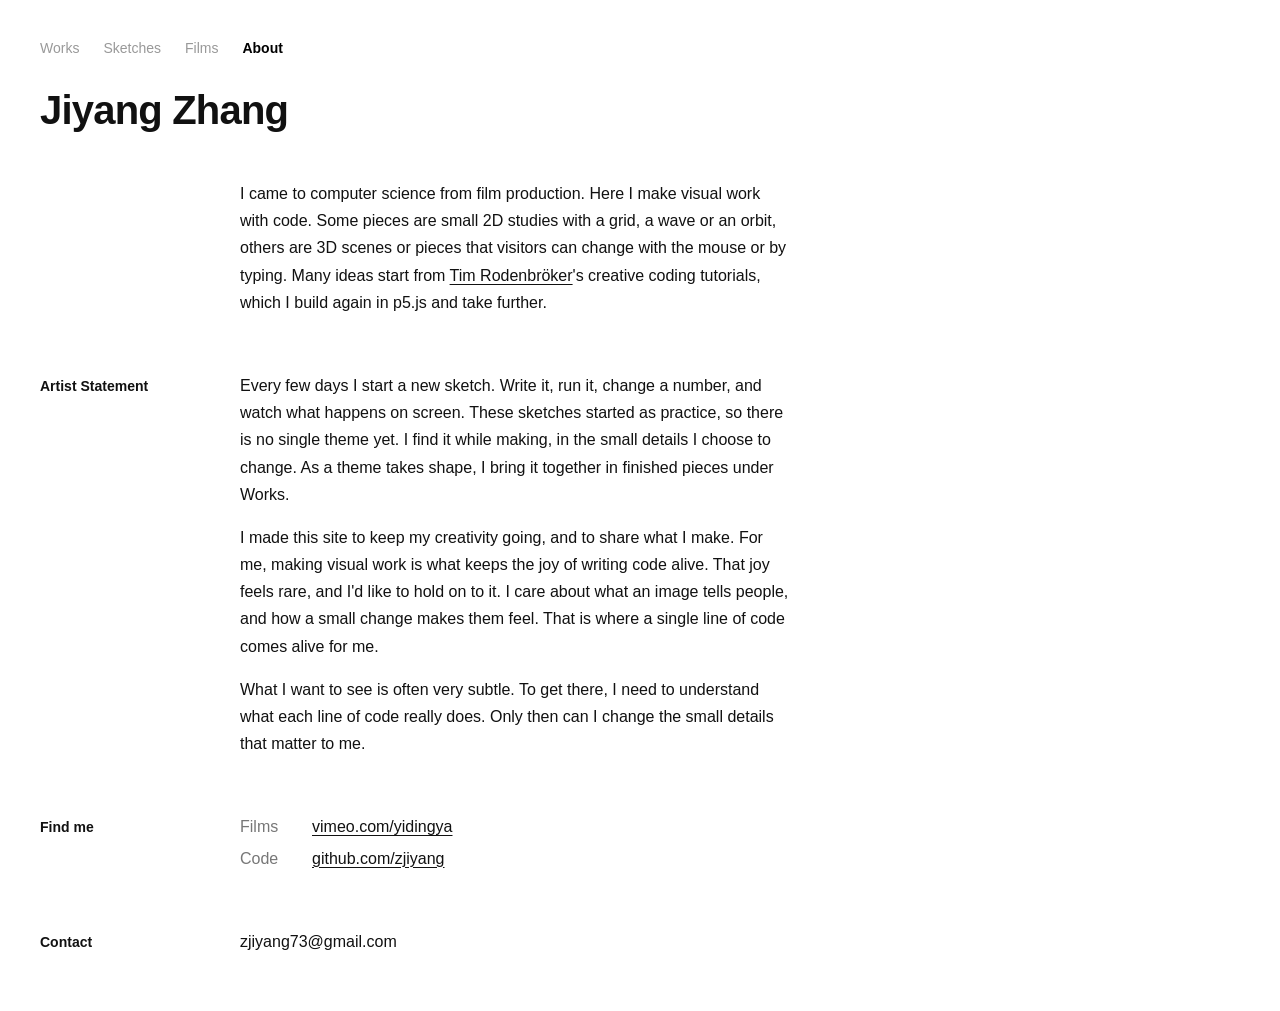
==== docs/about/index.html @ d93e012e "Works as a full-screen stage with Ticker, add Films and About pages" ====
<!DOCTYPE html>
<html lang="en">
<head>
  <meta charset="utf-8">
  <meta name="viewport" content="width=device-width, initial-scale=1">
  <title>About</title>
  <link rel="stylesheet" href="../css/base.css">
  <link rel="stylesheet" href="../css/nav.css">
  <link rel="stylesheet" href="../css/about.css">
</head>
<body>
  <nav class="site-nav">
    <a href="../">Works</a>
    <a href="../sketches/">Sketches</a>
    <a href="../films/">Films</a>
    <a href="./" aria-current="page">About</a>
  </nav>

  <!-- The text below is copied from README.md. Edit it here. -->
  <main class="about">
    <h1>Jiyang Zhang</h1>

    <p>I came to computer science from film production. Here I make visual work with code. Some pieces are small 2D studies with a grid, a wave or an orbit, others are 3D scenes or pieces that visitors can change with the mouse or by typing. Many ideas start from <a href="https://timrodenbroeker.de/">Tim Rodenbröker</a>'s creative coding tutorials, which I build again in p5.js and take further.</p>

    <h2>Artist Statement</h2>

    <p>Every few days I start a new sketch. Write it, run it, change a number, and watch what happens on screen. These sketches started as practice, so there is no single theme yet. I find it while making, in the small details I choose to change. As a theme takes shape, I bring it together in finished pieces under Works.</p>

    <p>I made this site to keep my creativity going, and to share what I make. For me, making visual work is what keeps the joy of writing code alive. That joy feels rare, and I'd like to hold on to it. I care about what an image tells people, and how a small change makes them feel. That is where a single line of code comes alive for me.</p>

    <p>What I want to see is often very subtle. To get there, I need to understand what each line of code really does. Only then can I change the small details that matter to me.</p>

    <h2>Find me</h2>

    <p class="find-me"><span class="find-label">Films</span><a href="https://vimeo.com/yidingya">vimeo.com/yidingya</a></p>
    <p class="find-me"><span class="find-label">Code</span><a href="https://github.com/zjiyang">github.com/zjiyang</a></p>

    <h2>Contact</h2>

    <p>zjiyang73@gmail.com</p>
  </main>
</body>
</html>
---- docs/css/base.css ----
/* base.css
   Base styles shared by every page: remove the browser's default margin
   and set the font for the whole site. Every page links this file first. */

body {
  margin: 0;
  padding: 40px;
  font-family: sans-serif;
}
---- docs/css/nav.css ----
/* nav.css
   Styles for the top navigation (Works / Sketches / Films / About).
   Shared by every page. */

.site-nav {
  display: flex;
  gap: 24px;
  margin-bottom: 32px;
  font-size: 14px;
}

.site-nav a {
  color: #999;
  text-decoration: none;
}

.site-nav a:hover {
  color: black;
}

/* the link of the page you are on (aria-current="page") */
.site-nav a[aria-current] {
  color: black;
  font-weight: 600;
}
---- docs/css/about.css ----
/* about.css
   Styles for the About page, in a minimal Swiss style:
   - one sans-serif font, hierarchy from size, weight and space only
   - a two-column grid: section titles on the left, text on the right
   - text left-aligned, never centered */

/* ---------- Type scale ----------
   Each size is about 1.25 times the one below it:
   13px (small) → 16px (body) → 20px (h2) → 40px (h1, a big jump on purpose) */

.about {
  display: grid;
  grid-template-columns: 160px minmax(0, 62ch);   /* left: titles, right: text */
  column-gap: 40px;
  color: #111;                 /* near-black: softer than pure black on white */
  font-size: 16px;
  line-height: 1.7;            /* body text: about 1.5 to 1.7 times the font size */
}

/* ---------- Name: the one big title ---------- */

.about h1 {
  grid-column: 1 / -1;         /* spans both columns */
  margin: 0 0 48px;
  font-size: 40px;
  font-weight: 700;
  line-height: 1.1;            /* big titles: tight line height */
  letter-spacing: -0.02em;     /* big titles: slightly tighter letters */
}

/* ---------- Section titles sit in the left column ---------- */

.about h2 {
  grid-column: 1;
  margin: 0;
  padding-top: 3px;            /* line up with the first line of text on the right */
  font-size: 14px;
  font-weight: 600;
  line-height: 1.7;
}

/* ---------- Text sits in the right column ---------- */

.about p {
  grid-column: 2;
  margin: 0 0 16px;
}

/* more space before each new section than inside it */
.about p:has(+ h2) {
  margin-bottom: 56px;
}

/* ---------- Links: same color as text, thin underline ---------- */

.about a {
  color: inherit;
  text-decoration-line: underline;
  text-decoration-thickness: 1px;
  text-underline-offset: 3px;
}

.about a:hover {
  text-decoration-color: transparent;   /* the underline fades away on hover */
}

/* ---------- Find me: "Films  vimeo.com/…" lines, labels lined up ---------- */

.about .find-me {
  margin-bottom: 4px;          /* the lines sit close together, like one list */
}

/* the last line before the next section still gets the big gap */
.about .find-me:has(+ h2) {
  margin-bottom: 56px;
}

.find-label {
  display: inline-block;
  width: 4.5em;                /* same width for every label, so the links line up */
  color: #777;
}

/* ---------- Narrow screens: one column ---------- */

@media (max-width: 700px) {
  .about {
    grid-template-columns: minmax(0, 1fr);
  }

  .about h2,
  .about p {
    grid-column: 1;
  }

  .about h2 {
    margin-bottom: 4px;
  }
}
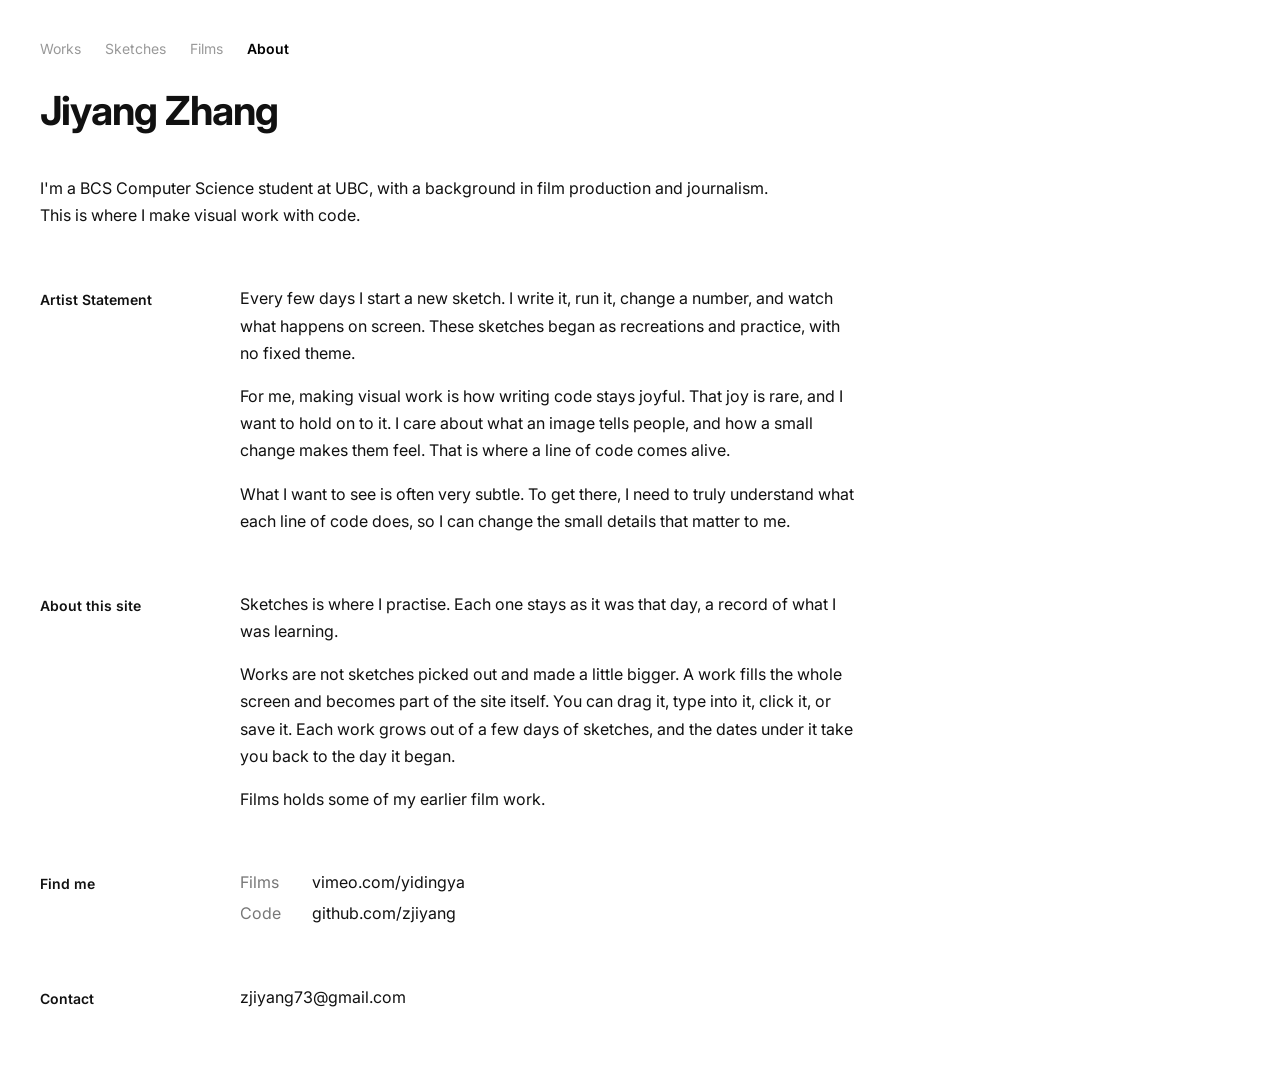
==== commit 0e2ae79a: "Add Faces as the second work; link dates to sketches; Inter font; new About text" ====
--- a/docs/about/index.html
+++ b/docs/about/index.html
@@ -16,19 +16,26 @@
     <a href="./" aria-current="page">About</a>
   </nav>
 
-  <!-- The text below is copied from README.md. Edit it here. -->
   <main class="about">
     <h1>Jiyang Zhang</h1>
 
-    <p>I came to computer science from film production. Here I make visual work with code. Some pieces are small 2D studies with a grid, a wave or an orbit, others are 3D scenes or pieces that visitors can change with the mouse or by typing. Many ideas start from <a href="https://timrodenbroeker.de/">Tim Rodenbröker</a>'s creative coding tutorials, which I build again in p5.js and take further.</p>
+    <p class="intro">I'm a BCS Computer Science student at UBC, with a background in film production and journalism.<br> This is where I make visual work with code.</p>
 
     <h2>Artist Statement</h2>
 
-    <p>Every few days I start a new sketch. Write it, run it, change a number, and watch what happens on screen. These sketches started as practice, so there is no single theme yet. I find it while making, in the small details I choose to change. As a theme takes shape, I bring it together in finished pieces under Works.</p>
+    <p>Every few days I start a new sketch. I write it, run it, change a number, and watch what happens on screen. These sketches began as recreations and practice, with no fixed theme.</p>
 
-    <p>I made this site to keep my creativity going, and to share what I make. For me, making visual work is what keeps the joy of writing code alive. That joy feels rare, and I'd like to hold on to it. I care about what an image tells people, and how a small change makes them feel. That is where a single line of code comes alive for me.</p>
+    <p>For me, making visual work is how writing code stays joyful. That joy is rare, and I want to hold on to it. I care about what an image tells people, and how a small change makes them feel. That is where a line of code comes alive.</p>
 
-    <p>What I want to see is often very subtle. To get there, I need to understand what each line of code really does. Only then can I change the small details that matter to me.</p>
+    <p>What I want to see is often very subtle. To get there, I need to truly understand what each line of code does, so I can change the small details that matter to me.</p>
+
+    <h2>About this site</h2>
+
+    <p>Sketches is where I practise. Each one stays as it was that day, a record of what I was learning.</p>
+
+    <p>Works are not sketches picked out and made a little bigger. A work fills the whole screen and becomes part of the site itself. You can drag it, type into it, click it, or save it. Each work grows out of a few days of sketches, and the dates under it take you back to the day it began.</p>
+
+    <p>Films holds some of my earlier film work.</p>
 
     <h2>Find me</h2>
 
@@ -37,7 +44,7 @@
 
     <h2>Contact</h2>
 
-    <p>zjiyang73@gmail.com</p>
+    <p><a href="mailto:zjiyang73@gmail.com">zjiyang73@gmail.com</a></p>
   </main>
 </body>
 </html>
--- a/docs/css/base.css
+++ b/docs/css/base.css
@@ -2,8 +2,18 @@
    Base styles shared by every page: remove the browser's default margin
    and set the font for the whole site. Every page links this file first. */
 
+/* Inter, from Google Fonts: 400 regular, 500 medium, 600 semibold, 700 bold.
+   @import must be the first rule in the file. */
+@import url('https://fonts.googleapis.com/css2?family=Inter:wght@400;500;600;700&display=swap');
+
 body {
   margin: 0;
   padding: 40px;
-  font-family: sans-serif;
+  font-family: 'Inter', sans-serif;   /* if Inter can't load, use the browser's sans-serif */
 }
+
+/* Links everywhere: the same color as the text around them, no underline */
+a {
+  color: inherit;
+  text-decoration: none;
+}
--- a/docs/css/about.css
+++ b/docs/css/about.css
@@ -21,11 +21,18 @@
 
 .about h1 {
   grid-column: 1 / -1;         /* spans both columns */
-  margin: 0 0 48px;
+  margin: 0 0 12px;            /* the introduction sits right under the name */
   font-size: 40px;
   font-weight: 700;
   line-height: 1.1;            /* big titles: tight line height */
   letter-spacing: -0.02em;     /* big titles: slightly tighter letters */
+}
+
+/* ---------- The one-line introduction, right under the name, across both columns ---------- */
+
+.about .intro {
+  grid-column: 1 / -1;
+  margin: 30px 0 56px;            /* close to the name above, big space before the next section */
 }
 
 /* ---------- Section titles sit in the left column ---------- */
@@ -51,17 +58,10 @@
   margin-bottom: 56px;
 }
 
-/* ---------- Links: same color as text, thin underline ---------- */
-
-.about a {
-  color: inherit;
-  text-decoration-line: underline;
-  text-decoration-thickness: 1px;
-  text-underline-offset: 3px;
-}
+/* ---------- Links: no underline (see base.css); they fade a little under the mouse ---------- */
 
 .about a:hover {
-  text-decoration-color: transparent;   /* the underline fades away on hover */
+  opacity: 0.6;
 }
 
 /* ---------- Find me: "Films  vimeo.com/…" lines, labels lined up ---------- */
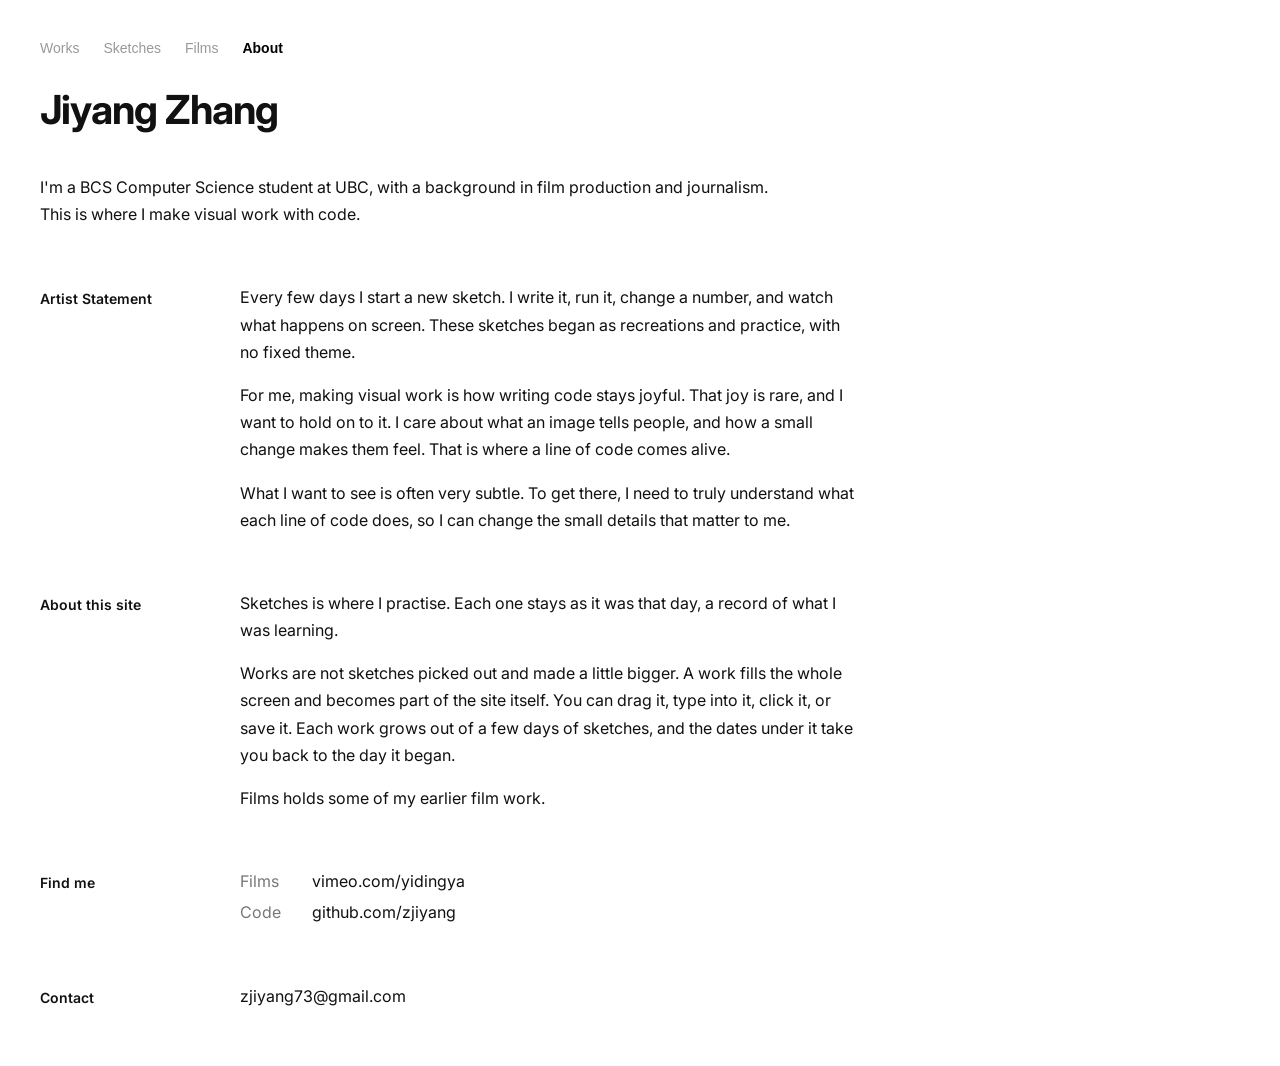
==== commit eab2eca3: "Same 40px edges on every page; page titles with name" ====
--- a/docs/about/index.html
+++ b/docs/about/index.html
@@ -3,7 +3,7 @@
 <head>
   <meta charset="utf-8">
   <meta name="viewport" content="width=device-width, initial-scale=1">
-  <title>About</title>
+  <title>About · Jiyang Zhang</title>
   <link rel="stylesheet" href="../css/base.css">
   <link rel="stylesheet" href="../css/nav.css">
   <link rel="stylesheet" href="../css/about.css">
--- a/docs/css/base.css
+++ b/docs/css/base.css
@@ -3,13 +3,21 @@
    and set the font for the whole site. Every page links this file first. */
 
 /* Inter, from Google Fonts: 400 regular, 500 medium, 600 semibold, 700 bold.
+   Only the About text uses it (see about.css); the rest of the site uses the browser's sans-serif.
    @import must be the first rule in the file. */
 @import url('https://fonts.googleapis.com/css2?family=Inter:wght@400;500;600;700&display=swap');
 
 body {
   margin: 0;
   padding: 40px;
-  font-family: 'Inter', sans-serif;   /* if Inter can't load, use the browser's sans-serif */
+  font-family: sans-serif;            /* the browser's sans-serif (Helvetica on a Mac) */
+}
+
+/* Buttons and input boxes don't take the page's font by default (an old browser rule);
+   make them use the same font as everything else */
+button,
+input {
+  font: inherit;
 }
 
 /* Links everywhere: the same color as the text around them, no underline */
--- a/docs/css/about.css
+++ b/docs/css/about.css
@@ -9,6 +9,7 @@
    13px (small) → 16px (body) → 20px (h2) → 40px (h1, a big jump on purpose) */
 
 .about {
+  font-family: 'Inter', sans-serif;   /* the About text uses Inter; the nav keeps the site font */
   display: grid;
   grid-template-columns: 160px minmax(0, 62ch);   /* left: titles, right: text */
   column-gap: 40px;
